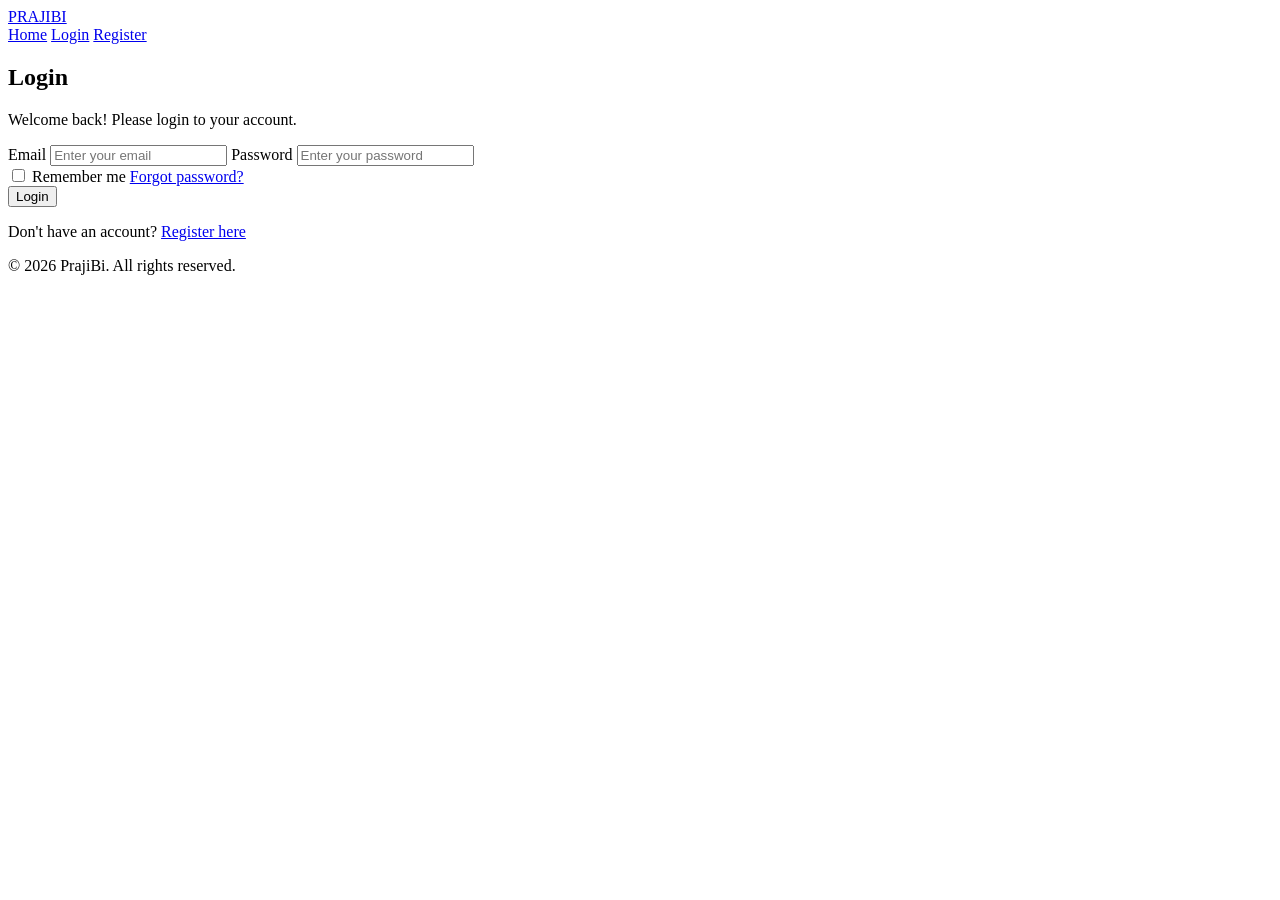
==== login.html @ 182c8a0c "Make login and register forms go to the home page" ====
<!DOCTYPE html>
<html lang="en">
<head>
  <meta charset="UTF-8">
  <meta name="viewport" content="width=device-width, initial-scale=1.0">
  <title>Login - PrajiBi</title>
  <link rel="stylesheet" href="style.css">
</head>
<body class="auth-page">

  
  <header>
    <div class="container nav-bar">
      <a href="index.html" class="logo">PRAJIBI</a>
      <nav>
        <a href="index.html">Home</a>
        <a href="login.html">Login</a>
        <a href="register.html" class="btn btn-small">Register</a>
      </nav>
    </div>
  </header>

  
  <main class="auth-container">
    <form class="form-box" action="index.html" method="get">
      <h2>Login</h2>
      <p class="form-subtitle">Welcome back! Please login to your account.</p>

      <label for="email">Email</label>
      <input type="email" id="email" name="email" placeholder="Enter your email" required>

      <label for="password">Password</label>
      <input type="password" id="password" placeholder="Enter your password" required>

      <div class="form-row">
        <label class="checkbox">
          <input type="checkbox" name="remember"> Remember me
        </label>
        <a href="#">Forgot password?</a>
      </div>

      <button type="submit" class="btn btn-full">Login</button>

      <p class="form-footer">Don't have an account? <a href="register.html">Register here</a></p>
    </form>
  </main>


  <footer>
    <p>&copy; 2026 PrajiBi. All rights reserved.</p>
  </footer>

</body>
</html>
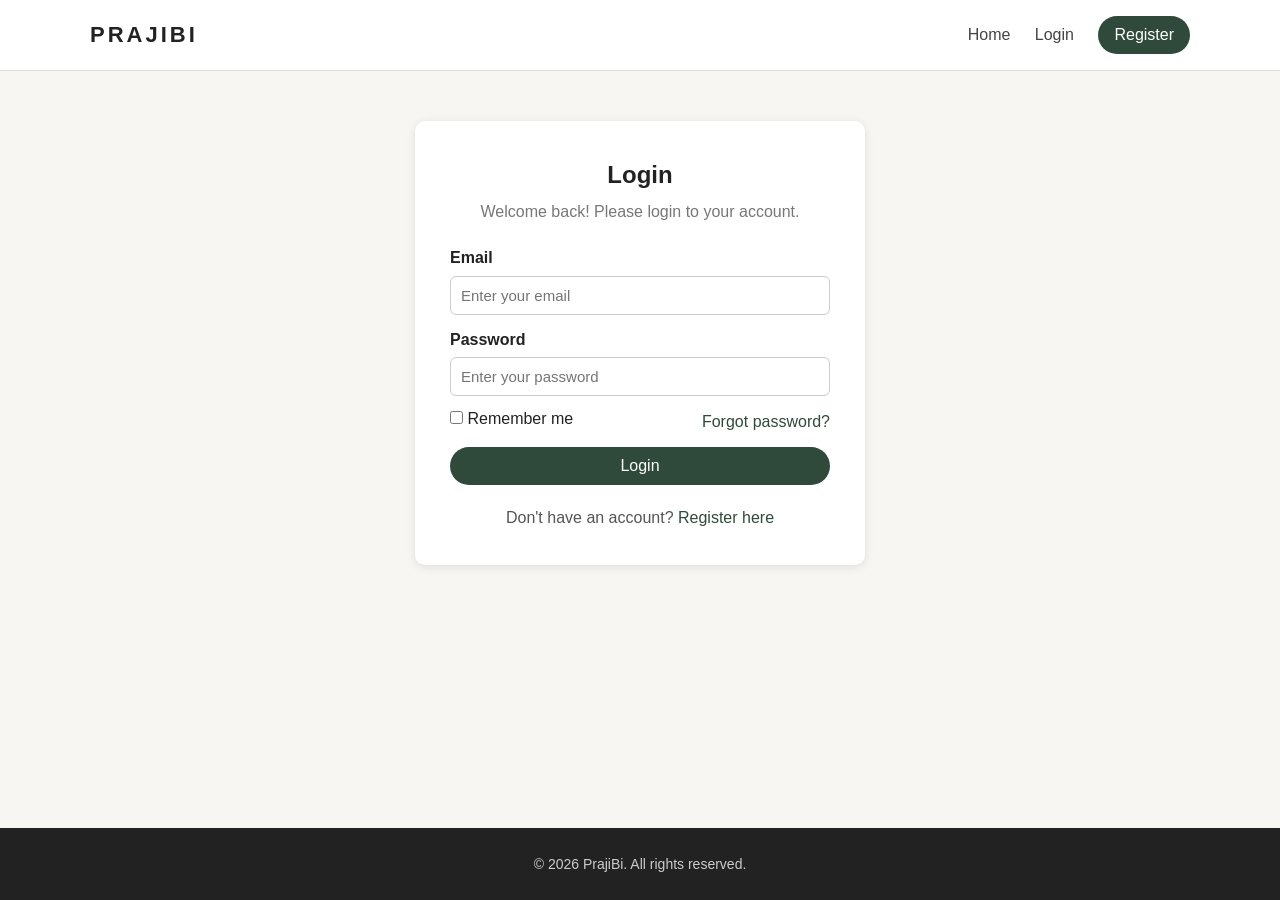
==== commit 7ea5d048: "PrajiBi clothing store website (HTML and CSS)" ====
--- a/login.html
+++ b/login.html
@@ -22,7 +22,7 @@
 
   
   <main class="auth-container">
-    <form class="form-box" action="index.html" method="get">
+    <form class="form-box" action="#">
       <h2>Login</h2>
       <p class="form-subtitle">Welcome back! Please login to your account.</p>
 
@@ -30,7 +30,7 @@
       <input type="email" id="email" name="email" placeholder="Enter your email" required>
 
       <label for="password">Password</label>
-      <input type="password" id="password" placeholder="Enter your password" required>
+      <input type="password" id="password" name="password" placeholder="Enter your password" required>
 
       <div class="form-row">
         <label class="checkbox">
--- a/style.css
+++ b/style.css
@@ -0,0 +1,314 @@
+
+* {
+  margin: 0;
+  padding: 0;
+  box-sizing: border-box;
+}
+
+body {
+  font-family: Arial, Helvetica, sans-serif;
+  background-color: #f8f6f2;
+  color: #222;
+  line-height: 1.6;
+}
+
+a {
+  color: #2f4a3a;
+  text-decoration: none;
+}
+
+img {
+  max-width: 100%;
+  display: block;
+}
+
+.container {
+  width: 90%;
+  max-width: 1100px;
+  margin: 0 auto;
+}
+
+.section {
+  padding: 60px 0;
+}
+
+.section-title {
+  text-align: center;
+  font-size: 30px;
+  margin-bottom: 30px;
+}
+
+
+.btn {
+  display: inline-block;
+  background-color: #2f4a3a;
+  color: white;
+  padding: 10px 24px;
+  border: none;
+  border-radius: 25px;
+  font-size: 16px;
+  cursor: pointer;
+}
+
+.btn:hover {
+  background-color: #1e3327;
+}
+
+.btn-small {
+  padding: 6px 16px;
+  color: white !important;
+}
+
+.btn-full {
+  width: 100%;
+  margin-top: 10px;
+}
+
+
+header {
+  background-color: white;
+  border-bottom: 1px solid #ddd;
+  position: sticky;
+  top: 0;
+}
+
+.nav-bar {
+  display: flex;
+  justify-content: space-between;
+  align-items: center;
+  height: 70px;
+}
+
+.logo {
+  font-size: 22px;
+  font-weight: bold;
+  letter-spacing: 3px;
+  color: #222;
+}
+
+nav a {
+  margin-left: 20px;
+  color: #444;
+}
+
+nav a:hover {
+  color: #2f4a3a;
+}
+
+
+.hero {
+  background-image: url("images/hero.jpg");
+  background-size: cover;
+  background-position: center;
+  height: 480px;
+  display: flex;
+  align-items: center;
+  justify-content: center;
+  text-align: center;
+}
+
+.hero-text {
+  background-color: rgba(0, 0, 0, 0.55);
+  color: white;
+  padding: 40px;
+  border-radius: 10px;
+  max-width: 600px;
+}
+
+.hero-text h1 {
+  font-size: 42px;
+  margin-bottom: 10px;
+}
+
+.hero-text p {
+  margin-bottom: 20px;
+}
+
+
+.products {
+  display: grid;
+  grid-template-columns: repeat(4, 1fr);
+  gap: 25px;
+}
+
+.product {
+  background-color: white;
+  border-radius: 10px;
+  overflow: hidden;
+  text-align: center;
+  padding-bottom: 20px;
+  box-shadow: 0 2px 8px rgba(0, 0, 0, 0.08);
+}
+
+.product:hover {
+  transform: translateY(-5px);
+  transition: 0.3s;
+}
+
+.product img {
+  width: 100%;
+  height: 260px;
+  object-fit: cover;
+}
+
+.product h3 {
+  font-size: 18px;
+  margin: 15px 10px 5px;
+}
+
+.price {
+  color: #2f4a3a;
+  font-weight: bold;
+  font-size: 18px;
+  margin-bottom: 12px;
+}
+
+
+.about {
+  background-color: white;
+}
+
+.about p {
+  text-align: center;
+  max-width: 700px;
+  margin: 0 auto;
+  color: #555;
+}
+
+.features {
+  display: flex;
+  justify-content: center;
+  gap: 25px;
+  margin-top: 35px;
+}
+
+.feature {
+  background-color: #f8f6f2;
+  padding: 25px;
+  border-radius: 10px;
+  text-align: center;
+  flex: 1;
+}
+
+.feature h3 {
+  color: #2f4a3a;
+  margin-bottom: 5px;
+}
+
+.form-box {
+  background-color: white;
+  max-width: 450px;
+  margin: 0 auto;
+  padding: 35px;
+  border-radius: 10px;
+  box-shadow: 0 2px 10px rgba(0, 0, 0, 0.1);
+}
+
+.form-box h2 {
+  text-align: center;
+  margin-bottom: 5px;
+}
+
+.form-subtitle {
+  text-align: center;
+  color: #777;
+  margin-bottom: 20px;
+}
+
+.form-box label {
+  display: block;
+  font-weight: bold;
+  margin-top: 12px;
+  margin-bottom: 5px;
+}
+
+.form-box input[type="text"],
+.form-box input[type="email"],
+.form-box input[type="password"],
+.form-box input[type="tel"],
+.form-box textarea {
+  width: 100%;
+  padding: 10px;
+  border: 1px solid #ccc;
+  border-radius: 6px;
+  font-size: 15px;
+  font-family: inherit;
+}
+
+.form-box input:focus,
+.form-box textarea:focus {
+  border-color: #2f4a3a;
+  outline: none;
+}
+
+.form-box .checkbox {
+  font-weight: normal;
+  display: inline-block;
+  margin-right: 15px;
+}
+
+.form-row {
+  display: flex;
+  justify-content: space-between;
+  align-items: center;
+  margin-top: 10px;
+}
+
+.form-row .checkbox {
+  margin-top: 0;
+}
+
+.form-footer {
+  text-align: center;
+  margin-top: 20px;
+  color: #555;
+}
+
+.auth-page {
+  display: flex;
+  flex-direction: column;
+  min-height: 100vh;
+}
+
+.auth-container {
+  flex: 1;
+  padding: 50px 0;
+}
+
+footer {
+  background-color: #222;
+  color: #ccc;
+  text-align: center;
+  padding: 25px;
+  font-size: 14px;
+}
+
+@media (max-width: 900px) {
+  .products {
+    grid-template-columns: repeat(2, 1fr);
+  }
+}
+
+@media (max-width: 600px) {
+  .nav-bar {
+    flex-direction: column;
+    height: auto;
+    padding: 15px 0;
+  }
+
+  nav a {
+    margin: 0 8px;
+  }
+
+  .products {
+    grid-template-columns: 1fr;
+  }
+
+  .features {
+    flex-direction: column;
+  }
+
+  .hero-text h1 {
+    font-size: 30px;
+  }
+}
